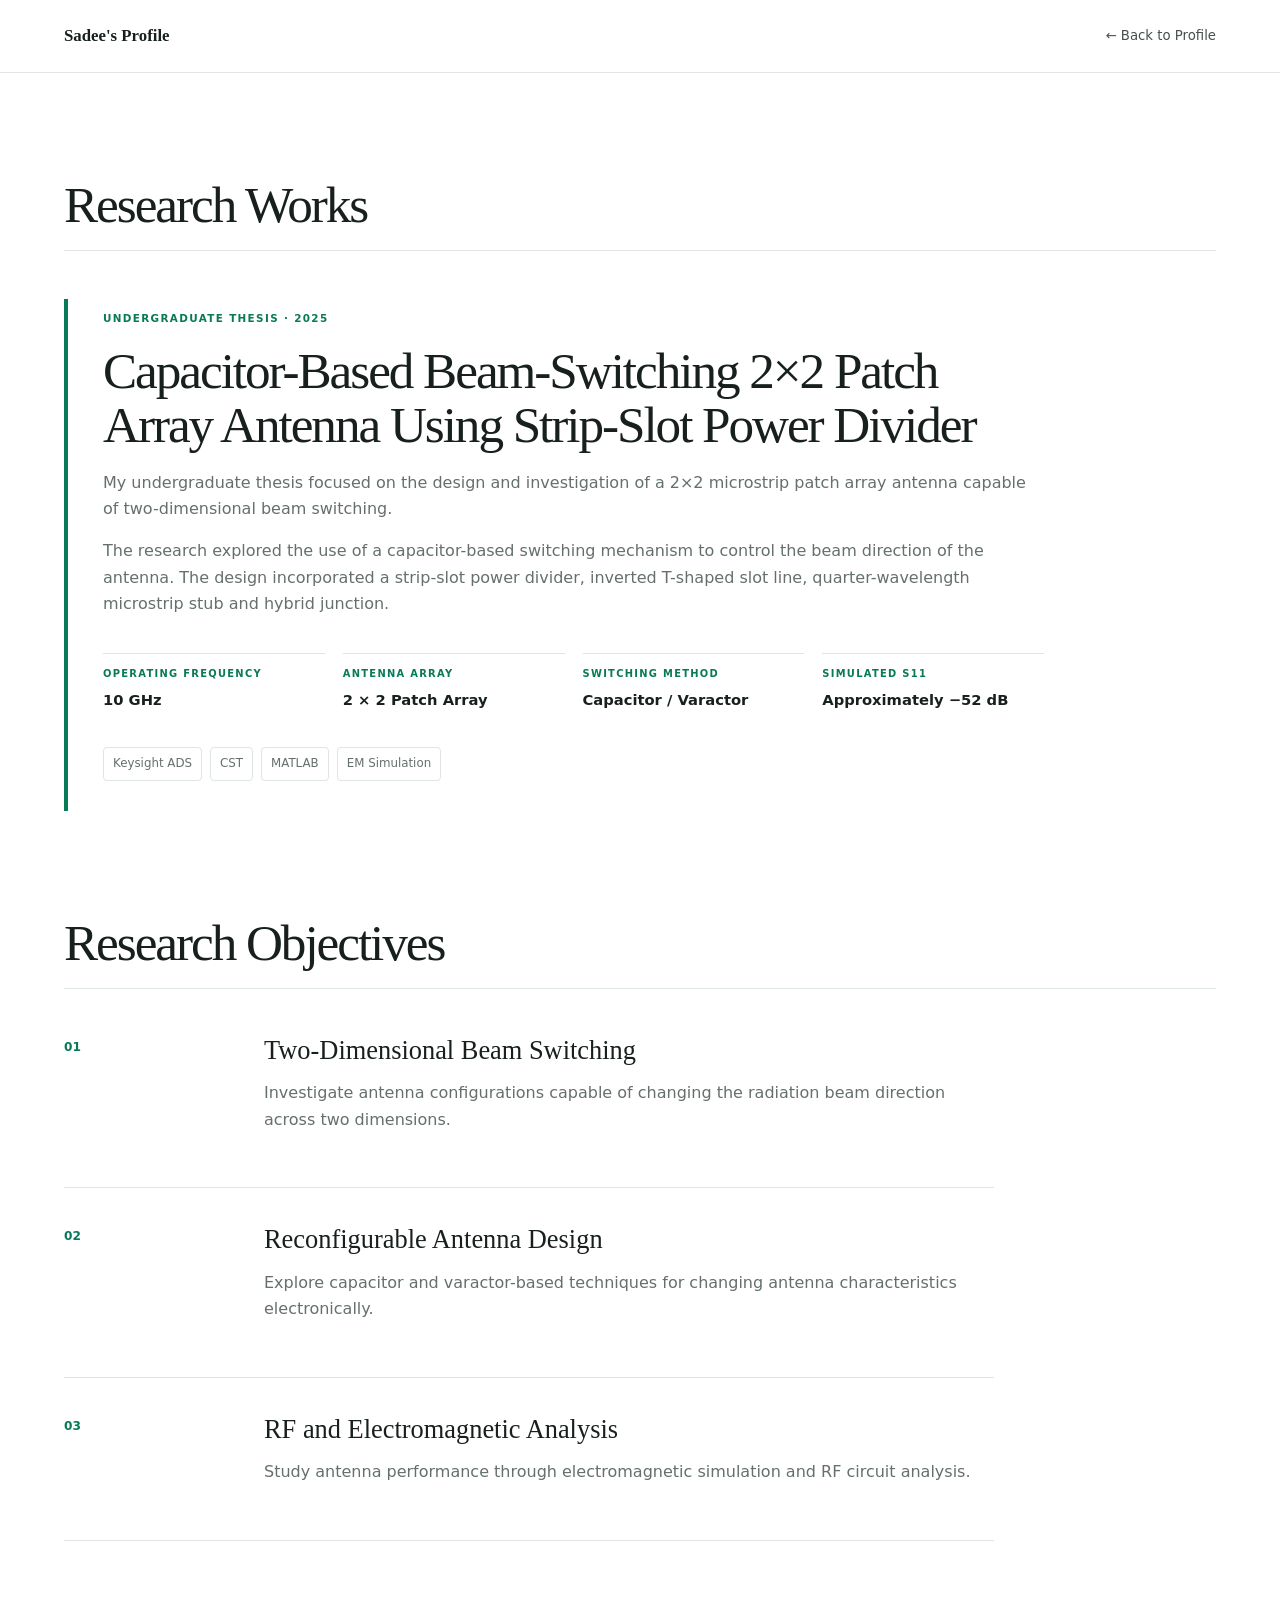
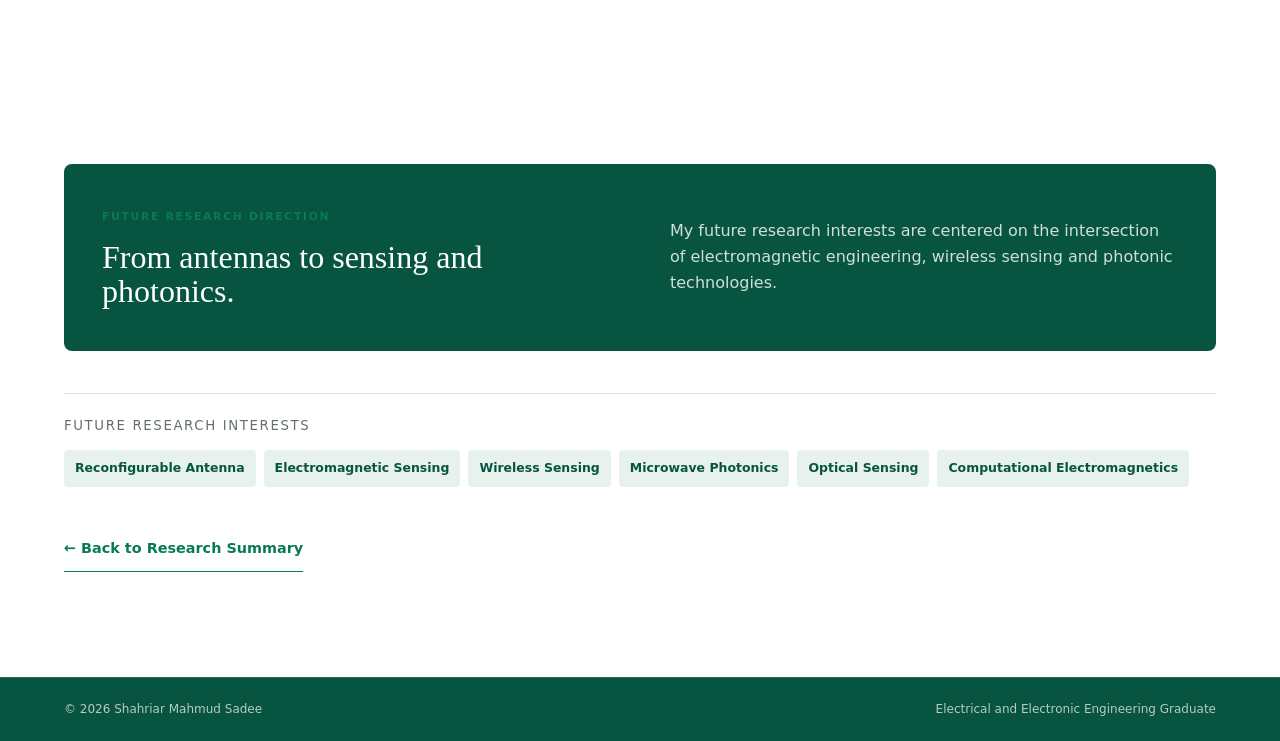
==== pages/research.html @ b5bcaba8 "Create research.html" ====
<!doctype html>

<html lang="en">

<head>

  <!-- =====================================================
       BASIC PAGE SETTINGS
       ===================================================== -->

  <meta charset="UTF-8">

  <meta
    name="viewport"
    content="width=device-width, initial-scale=1.0"
  >


  <!-- =====================================================
       PAGE TITLE
       ===================================================== -->

  <title>
    Research Works | Shahriar Mahmud Sadee
  </title>


  <!-- =====================================================
       CONNECT TO MAIN CSS FILE

       ../ means:
       Go back from the pages folder to the main folder.

       pages/research.html
              ↓
       ../style.css
              ↓
       style.css
       ===================================================== -->

  <link
    rel="stylesheet"
    href="../style.css"
  >

</head>


<body>


  <!-- =====================================================
       TOP NAVIGATION
       ===================================================== -->

  <header class="topbar">

    <div class="container navwrap">


      <!-- WEBSITE BRAND -->

      <a
        class="brand"
        href="../index.html"
      >
        Sadee's Profile
      </a>


      <!-- BACK TO RESEARCH SECTION -->

      <nav>

        <a href="../index.html#research">
          ← Back to Profile
        </a>

      </nav>


    </div>

  </header>



  <!-- =====================================================
       MAIN RESEARCH CONTENT
       ===================================================== -->

  <main>


    <!-- ===================================================
         PAGE TITLE
         =================================================== -->

    <section class="section">

      <div class="container">


        <header class="sectionhead">

          <h2>
            Research Works
          </h2>

        </header>



        <!-- =================================================
             RESEARCH PROJECT 01
             UNDERGRADUATE THESIS
             ================================================= -->

        <article class="research">


          <small>
            UNDERGRADUATE THESIS · 2025
          </small>


          <h3>
            Capacitor-Based Beam-Switching 2×2 Patch Array Antenna
            Using Strip-Slot Power Divider
          </h3>


          <p>
            My undergraduate thesis focused on the design and investigation
            of a 2×2 microstrip patch array antenna capable of
            two-dimensional beam switching.
          </p>


          <p>
            The research explored the use of a capacitor-based switching
            mechanism to control the beam direction of the antenna. The
            design incorporated a strip-slot power divider, inverted
            T-shaped slot line, quarter-wavelength microstrip stub and
            hybrid junction.
          </p>



          <!-- =============================================
               TECHNICAL SPECIFICATIONS
               ============================================= -->

          <div class="stats">


            <div>

              <small>
                OPERATING FREQUENCY
              </small>

              <b>
                10 GHz
              </b>

            </div>



            <div>

              <small>
                ANTENNA ARRAY
              </small>

              <b>
                2 × 2 Patch Array
              </b>

            </div>



            <div>

              <small>
                SWITCHING METHOD
              </small>

              <b>
                Capacitor / Varactor
              </b>

            </div>



            <div>

              <small>
                SIMULATED S11
              </small>

              <b>
                Approximately −52 dB
              </b>

            </div>


          </div>



          <!-- =============================================
               SOFTWARE AND TOOLS
               ============================================= -->

          <div class="chips">

            <span>Keysight ADS</span>

            <span>CST</span>

            <span>MATLAB</span>

            <span>EM Simulation</span>

          </div>



        </article>



        <!-- =================================================
             RESEARCH OBJECTIVES
             ================================================= -->

        <section class="section">

          <header class="sectionhead">

            <h2>
              Research Objectives
            </h2>

          </header>


          <div class="timeline">


            <article>

              <time>
                01
              </time>

              <div>

                <h3>
                  Two-Dimensional Beam Switching
                </h3>

                <p>
                  Investigate antenna configurations capable of changing
                  the radiation beam direction across two dimensions.
                </p>

              </div>

            </article>



            <article>

              <time>
                02
              </time>

              <div>

                <h3>
                  Reconfigurable Antenna Design
                </h3>

                <p>
                  Explore capacitor and varactor-based techniques for
                  changing antenna characteristics electronically.
                </p>

              </div>

            </article>



            <article>

              <time>
                03
              </time>

              <div>

                <h3>
                  RF and Electromagnetic Analysis
                </h3>

                <p>
                  Study antenna performance through electromagnetic
                  simulation and RF circuit analysis.
                </p>

              </div>

            </article>


          </div>

        </section>



        <!-- =================================================
             FUTURE RESEARCH DIRECTION
             ================================================= -->

        <div class="future">


          <div>

            <small>
              FUTURE RESEARCH DIRECTION
            </small>


            <h3>
              From antennas to sensing and photonics.
            </h3>


          </div>


          <p>
            My future research interests are centered on the intersection
            of electromagnetic engineering, wireless sensing and photonic
            technologies.
          </p>


        </div>



        <!-- =================================================
             RESEARCH INTERESTS
             ================================================= -->

        <div class="interest">


          <small>
            FUTURE RESEARCH INTERESTS
          </small>


          <div>

            <b>
              Reconfigurable Antenna
            </b>

            <b>
              Electromagnetic Sensing
            </b>

            <b>
              Wireless Sensing
            </b>

            <b>
              Microwave Photonics
            </b>

            <b>
              Optical Sensing
            </b>

            <b>
              Computational Electromagnetics
            </b>

          </div>


        </div>



        <!-- =================================================
             BACK TO MAIN PROFILE
             ================================================= -->

        <div class="more-section">

          <a href="../index.html#research">
            ← Back to Research Summary
          </a>

        </div>


      </div>

    </section>


  </main>



  <!-- =====================================================
       FOOTER
       ===================================================== -->

  <footer>

    <div class="container">

      <span>
        © 2026 Shahriar Mahmud Sadee
      </span>


      <span>
        Electrical and Electronic Engineering Graduate
      </span>

    </div>

  </footer>


</body>

</html>
---- style.css ----
:root {
  --ink: #18201e;
  --muted: #65706b;
  --green: #087a58;
  --dark: #075440;
  --light: #e7f2ed;
  --cream: #f7f8f5;
  --white: #fff;
  --line: #dfe5e1;
  --max: 1160px;
}

* {
  box-sizing: border-box;
}

html {
  scroll-behavior: smooth;
}

body {
  margin: 0;
  color: var(--ink);
  font-family: Inter, system-ui, -apple-system, "Segoe UI", sans-serif;
  line-height: 1.65;
}

a {
  color: inherit;
  text-decoration: none;
}

.container {
  width: min(var(--max), 90%);
  margin: auto;
}

h1,
h2,
h3 {
  font-family: Georgia, "Times New Roman", serif;
  font-weight: 500;
  line-height: 1.05;
}

/* =========================
   Navigation
========================= */

.topbar {
  position: sticky;
  top: 0;
  z-index: 20;
  background: #ffffffeb;
  backdrop-filter: blur(12px);
  border-bottom: 1px solid var(--line);
}

.navwrap {
  height: 72px;
  display: flex;
  align-items: center;
  justify-content: space-between;
}

.brand {
  font: 600 1.05rem Georgia, serif;
}

.navwrap nav {
  display: flex;
  gap: 24px;
  font-size: 0.83rem;
  color: #45514d;
}

.navwrap nav a:hover {
  color: var(--green);
}

.menu {
  display: none;
  border: 0;
  background: none;
  font-size: 1.4rem;
}

/* =========================
   Home Section
========================= */

.home {
  display: grid;
  grid-template-columns: 285px 1fr;
  gap: 95px;
  padding: 90px 0 110px;
}

.profile {
  border-right: 1px solid var(--line);
  padding-right: 40px;
}

.photo {
  width: 205px;
  height: 245px;
  border-radius: 8px;
  overflow: hidden;
  background: var(--light);
  margin-bottom: 25px;
}

.photo img {
  width: 100%;
  height: 100%;
  object-fit: cover;
}

.photo span {
  height: 100%;
  display: grid;
  place-items: center;
  color: var(--dark);
  font: 600 4rem Georgia, serif;
}

.profile h1 {
  font-size: 2rem;
  margin: 0 0 7px;
}

.profile > b {
  color: var(--green);
}

.profile p {
  color: var(--muted);
  font-size: 0.88rem;
}

/* Profile Links */

.links {
  display: flex;
  flex-wrap: wrap;
  gap: 8px;
  margin-top: 22px;
}

.links a {
  font-size: 0.76rem;
  border: 1px solid var(--line);
  padding: 7px 10px;
  border-radius: 4px;
}

.links a:hover {
  border-color: var(--green);
  color: var(--green);
}

/* =========================
   Typography & Labels
========================= */

label,
.kicker,
.research > small,
.future small,
.empty small,
.contact label {
  font-size: 0.68rem;
  letter-spacing: 0.15em;
  font-weight: 700;
  color: var(--green);
}

/* =========================
   Introduction
========================= */

.intro h2 {
  font-size: clamp(3rem, 6vw, 5.7rem);
  letter-spacing: -0.055em;
  max-width: 900px;
  margin: 18px 0 28px;
}

.intro h2 em {
  color: var(--green);
  font-style: normal;
}

.intro p {
  max-width: 760px;
  color: #53605b;
}

.intro .lead {
  font-size: 1.18rem;
  color: var(--ink);
}

/* Research Interest */

.interest {
  margin-top: 42px;
  border-top: 1px solid var(--line);
  padding-top: 18px;
}

.interest small {
  color: var(--muted);
  letter-spacing: 0.12em;
}

.interest div {
  display: flex;
  flex-wrap: wrap;
  gap: 8px;
  margin-top: 12px;
}

.interest b {
  background: var(--light);
  color: var(--dark);
  font-size: 0.78rem;
  padding: 8px 11px;
  border-radius: 4px;
}

/* =========================
   General Sections
========================= */

.section {
  padding: 105px 0;
}

.alt {
  background: var(--cream);
}

.sectionhead {
  display: flex;
  align-items: baseline;
  gap: 22px;
  border-bottom: 1px solid var(--line);
  padding-bottom: 18px;
  margin-bottom: 48px;
}

.sectionhead span {
  font-size: 0.72rem;
  color: var(--green);
  font-weight: 700;
}

.sectionhead h2 {
  font-size: clamp(2.3rem, 4vw, 4rem);
  margin: 0;
  letter-spacing: -0.04em;
}

.muted,
.timeline p,
.research > p,
.empty p {
  color: var(--muted);
}

/* =========================
   Timeline
========================= */

.timeline {
  max-width: 930px;
}

.timeline article {
  display: grid;
  grid-template-columns: 155px 1fr;
  gap: 45px;
  padding: 0 0 38px;
  margin-bottom: 38px;
  border-bottom: 1px solid var(--line);
}

.timeline time {
  font-size: 0.76rem;
  color: var(--green);
  font-weight: 700;
}

.timeline h3 {
  font-size: 1.65rem;
  margin: 0 0 5px;
}

.timeline b {
  color: var(--dark);
}

/* =========================
   Cards / Grid
========================= */

.grid {
  display: grid;
  grid-template-columns: repeat(3, 1fr);
  gap: 18px;
  margin-top: 38px;
}

.card {
  background: white;
  border: 1px solid var(--line);
  border-radius: 8px;
  padding: 28px;
  min-height: 285px;
  display: flex;
  flex-direction: column;
  transition: 0.2s;
}

.card:hover {
  transform: translateY(-4px);
  border-color: #a7cbbd;
  box-shadow: 0 18px 45px #174c3b12;
}

.card small,
.research small {
  color: var(--green);
  font-weight: 700;
  letter-spacing: 0.13em;
  font-size: 0.65rem;
}

.card h3 {
  font-size: 1.65rem;
  margin: 45px 0 12px;
}

.card p {
  color: var(--muted);
  font-size: 0.92rem;
}

.card strong {
  margin-top: auto;
  color: var(--green);
  font-size: 0.84rem;
}

/* =========================
   Research Section
========================= */

.research {
  border-left: 4px solid var(--green);
  padding: 5px 0 5px 35px;
  max-width: 980px;
}

.research h3 {
  font-size: clamp(2rem, 4vw, 3.4rem);
  margin: 14px 0 18px;
  letter-spacing: -0.04em;
}

.stats {
  display: grid;
  grid-template-columns: repeat(4, 1fr);
  gap: 18px;
  margin: 35px 0;
}

.stats div {
  border-top: 1px solid var(--line);
  padding-top: 12px;
}

.stats small {
  display: block;
  font-size: 0.62rem;
}

.stats b {
  display: block;
  margin-top: 6px;
  font-size: 0.92rem;
  color: var(--ink);
}

.chips {
  display: flex;
  flex-wrap: wrap;
  gap: 8px;
  margin-bottom: 25px;
}

.chips span {
  border: 1px solid var(--line);
  padding: 6px 9px;
  border-radius: 4px;
  font-size: 0.74rem;
  color: var(--muted);
}

.research > a {
  font-weight: 700;
  color: var(--green);
  font-size: 0.85rem;
}

/* =========================
   Future Section
========================= */

.future {
  display: grid;
  grid-template-columns: 1fr 1fr;
  gap: 60px;
  margin-top: 80px;
  padding: 38px;
  background: var(--dark);
  color: white;
  border-radius: 8px;
}

.future h3 {
  font-size: 2rem;
  margin: 13px 0 0;
}

.future p {
  color: #d0dfda;
}

/* =========================
   Empty Section
========================= */

.empty {
  max-width: 760px;
  padding: 35px;
  border: 1px solid var(--line);
  background: white;
  border-radius: 8px;
}

.empty h3 {
  font-size: 1.8rem;
  margin: 14px 0 10px;
}

/* =========================
   Contact Section
========================= */

.contact {
  background: var(--dark);
  color: white;
  padding: 100px 0;
}

.contactgrid {
  display: grid;
  grid-template-columns: 1fr 1fr;
  gap: 80px;
}

.contact label {
  color: #91c9b5;
}

.contact h2 {
  font: 500 clamp(2.7rem, 5vw, 5rem) / 1.02 Georgia, serif;
  letter-spacing: -0.05em;
  margin: 18px 0;
}

.contactlist {
  display: grid;
}

.contactlist a {
  padding: 18px 0;
  border-bottom: 1px solid #ffffff2b;
}

.contactlist a:hover b {
  color: #91c9b5;
}

.contactlist small {
  display: block;
  color: #91c9b5;
  letter-spacing: 0.13em;
  font-size: 0.62rem;
}

.contactlist b {
  display: block;
  margin-top: 3px;
  font-size: 0.9rem;
}

/* =========================
   Footer
========================= */

footer {
  background: var(--dark);
  border-top: 1px solid #ffffff22;
  color: #b6cbc4;
  padding: 22px 0;
  font-size: 0.75rem;
}

footer .container {
  display: flex;
  justify-content: space-between;
}

/* =========================
   Responsive: Tablet
========================= */

/* =========================================================
   MORE SECTION LINK

   PURPOSE:
   Creates the "More about my education →" link.

   This same CSS can later be used for:
   - Work Experience
   - Research Works
   - Training
   - Leadership Skills
   - Awards
   ========================================================= */

.more-section {

    margin-top: 40px;

}


.more-section a {

    display: inline-block;

    color: var(--green);

    font-size: 0.9rem;

    font-weight: 700;

    padding: 10px 0;

    border-bottom: 1px solid var(--green);

}


.more-section a:hover {

    color: var(--dark);

    border-bottom-color: var(--dark);

}

@media (max-width: 850px) {
  .navwrap nav {
    display: none;
    position: absolute;
    top: 72px;
    left: 0;
    right: 0;
    background: white;
    border-bottom: 1px solid var(--line);
    padding: 20px 5%;
    flex-direction: column;
  }

  .navwrap nav.open {
    display: flex;
  }

  .menu {
    display: block;
  }

  .home {
    grid-template-columns: 1fr;
    gap: 45px;
    padding-top: 60px;
  }

  .profile {
    border-right: 0;
    border-bottom: 1px solid var(--line);
    padding: 0 0 35px;
  }

  .photo {
    width: 170px;
    height: 205px;
  }

  .grid {
    grid-template-columns: 1fr;
  }

  .stats {
    grid-template-columns: 1fr 1fr;
  }

  .future,
  .contactgrid {
    grid-template-columns: 1fr;
    gap: 35px;
  }
}

/* =========================
   Responsive: Mobile
========================= */

@media (max-width: 560px) {
  .section {
    padding: 75px 0;
  }

  .intro h2 {
    font-size: 3.2rem;
  }

  .timeline article {
    grid-template-columns: 1fr;
    gap: 8px;
  }

  .stats {
    grid-template-columns: 1fr;
  }

  footer .container {
    flex-direction: column;
    gap: 6px;
  }
}
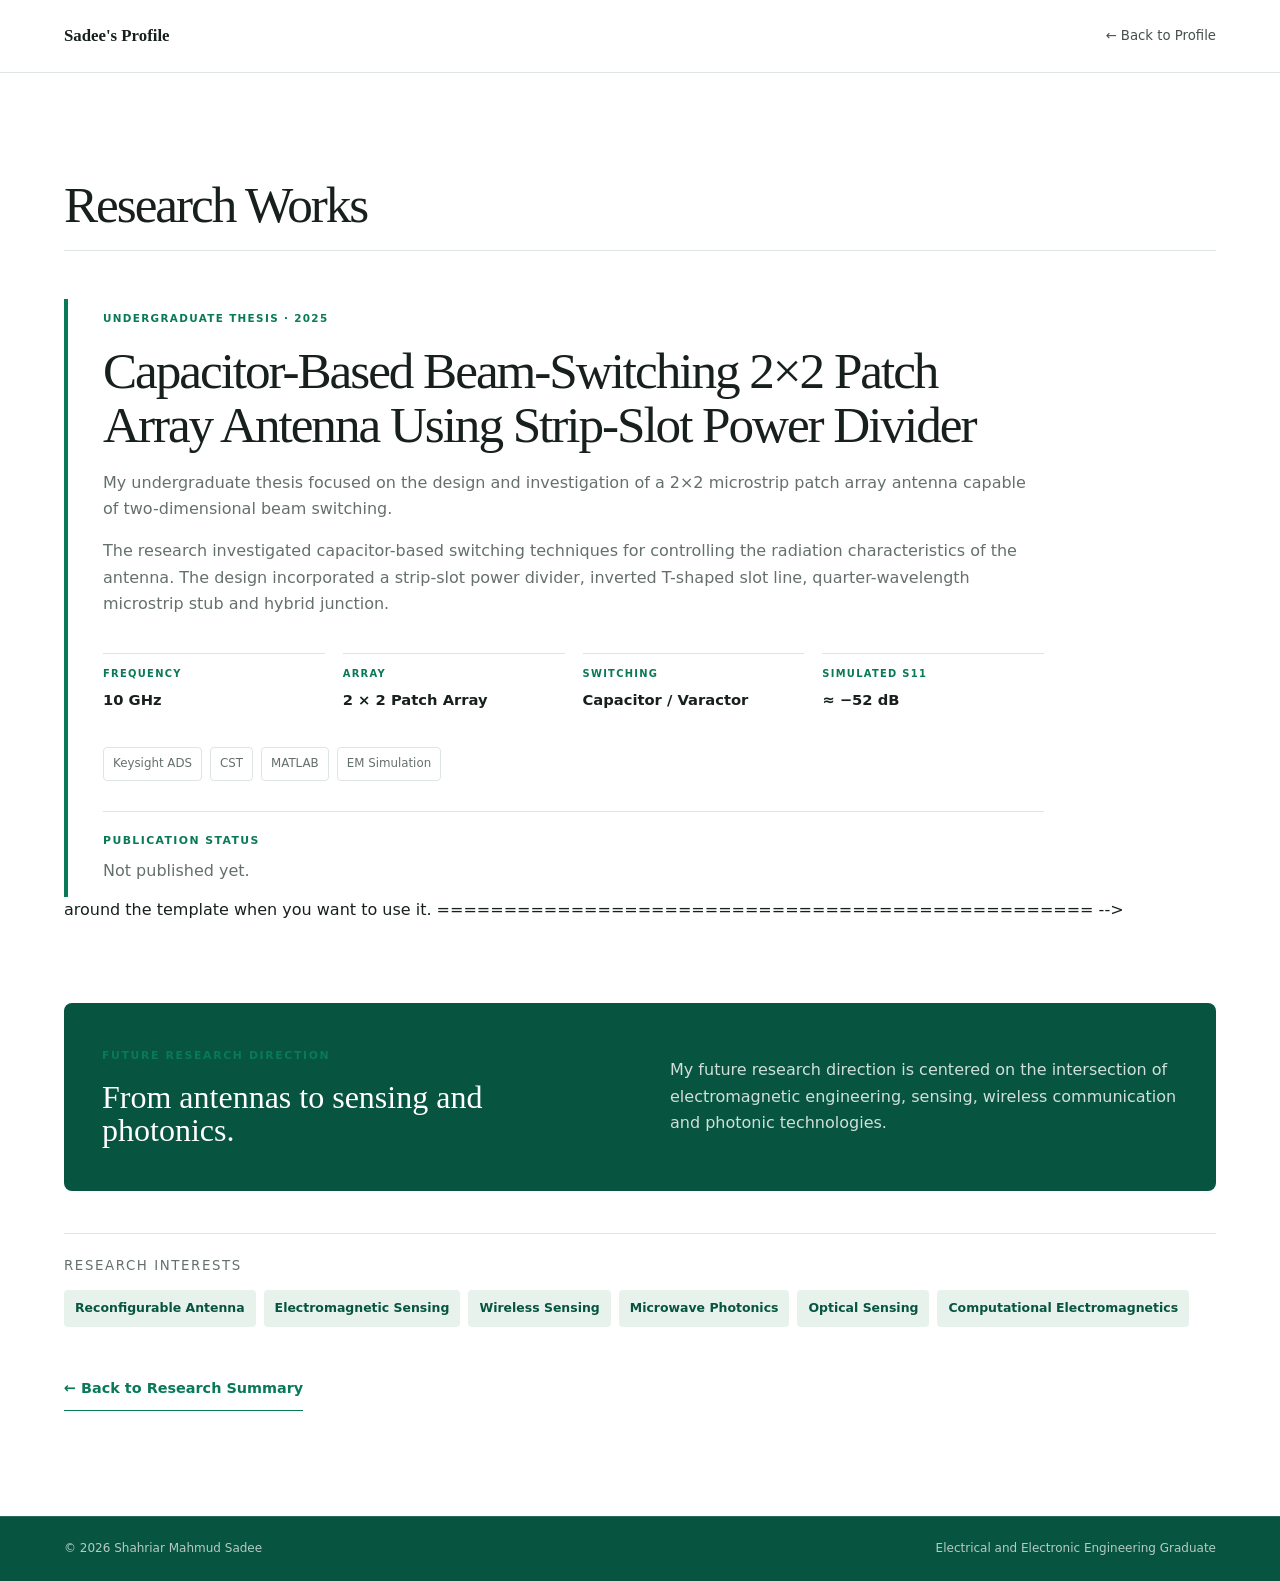
==== commit 47d30183: "Update research.html" ====
--- a/pages/research.html
+++ b/pages/research.html
@@ -89,341 +89,403 @@
        MAIN RESEARCH CONTENT
        ===================================================== -->
 
-  <main>
-
-
-    <!-- ===================================================
-         PAGE TITLE
-         =================================================== -->
-
-    <section class="section">
-
-      <div class="container">
-
-
-        <header class="sectionhead">
-
-          <h2>
-            Research Works
-          </h2>
-
-        </header>
-
-
-
-        <!-- =================================================
-             RESEARCH PROJECT 01
-             UNDERGRADUATE THESIS
-             ================================================= -->
-
-        <article class="research">
-
+ 
+<!-- =====================================================
+     MAIN RESEARCH CONTENT
+     ===================================================== -->
+
+<main>
+
+
+  <!-- ===================================================
+       RESEARCH WORKS PAGE
+       =================================================== -->
+
+  <section class="section">
+
+    <div class="container">
+
+
+      <!-- PAGE TITLE -->
+
+      <header class="sectionhead">
+
+        <h2>
+          Research Works
+        </h2>
+
+      </header>
+
+
+      <!-- =================================================
+           RESEARCH WORK 01
+           ================================================= -->
+
+      <article class="research">
+
+
+        <!-- RESEARCH CATEGORY / STATUS -->
+
+        <small>
+          UNDERGRADUATE THESIS · 2025
+        </small>
+
+
+        <!-- RESEARCH TITLE -->
+
+        <h3>
+          Capacitor-Based Beam-Switching 2×2 Patch Array Antenna
+          Using Strip-Slot Power Divider
+        </h3>
+
+
+        <!-- RESEARCH SUMMARY -->
+
+        <p>
+          My undergraduate thesis focused on the design and investigation
+          of a 2×2 microstrip patch array antenna capable of
+          two-dimensional beam switching.
+        </p>
+
+
+        <p>
+          The research investigated capacitor-based switching techniques
+          for controlling the radiation characteristics of the antenna.
+          The design incorporated a strip-slot power divider, inverted
+          T-shaped slot line, quarter-wavelength microstrip stub and
+          hybrid junction.
+        </p>
+
+
+        <!-- =============================================
+             TECHNICAL INFORMATION
+             ============================================= -->
+
+        <div class="stats">
+
+
+          <div>
+
+            <small>
+              FREQUENCY
+            </small>
+
+            <b>
+              10 GHz
+            </b>
+
+          </div>
+
+
+          <div>
+
+            <small>
+              ARRAY
+            </small>
+
+            <b>
+              2 × 2 Patch Array
+            </b>
+
+          </div>
+
+
+          <div>
+
+            <small>
+              SWITCHING
+            </small>
+
+            <b>
+              Capacitor / Varactor
+            </b>
+
+          </div>
+
+
+          <div>
+
+            <small>
+              SIMULATED S11
+            </small>
+
+            <b>
+              ≈ −52 dB
+            </b>
+
+          </div>
+
+
+        </div>
+
+
+        <!-- =============================================
+             SOFTWARE AND TOOLS
+             ============================================= -->
+
+        <div class="chips">
+
+          <span>Keysight ADS</span>
+          <span>CST</span>
+          <span>MATLAB</span>
+          <span>EM Simulation</span>
+
+        </div>
+
+
+        <!-- =============================================
+             PUBLICATION SECTION
+
+             IF THIS RESEARCH IS PUBLISHED:
+             Replace # with the DOI or publication link.
+
+             Example:
+             href="https://doi.org/xxxxx"
+
+             IF NOT PUBLISHED:
+             Keep the status as "Not Published Yet".
+             ============================================= -->
+
+        <div class="publication-link">
 
           <small>
-            UNDERGRADUATE THESIS · 2025
+            PUBLICATION STATUS
           </small>
 
 
+          <p>
+            Not published yet.
+          </p>
+
+
+          <!--
+          WHEN PUBLISHED, USE THIS:
+
+          <a
+            href="YOUR-PUBLICATION-LINK"
+            target="_blank"
+          >
+            View Publication →
+          </a>
+          -->
+
+        </div>
+
+
+      </article>
+
+
+
+      <!-- =================================================
+           RESEARCH WORK 02
+           
+           FUTURE RESEARCH WORK
+           
+           Copy this entire block whenever you want to add
+           another research project.
+           ================================================= -->
+
+      <!--
+
+      <article class="research">
+
+
+        <small>
+          RESEARCH PROJECT · YEAR
+        </small>
+
+
+        <h3>
+          Title of Your Future Research Work
+        </h3>
+
+
+        <p>
+          Write a short introduction to the research work here.
+        </p>
+
+
+        <p>
+          Add methodology, objectives or important technical
+          information here.
+        </p>
+
+
+        <div class="stats">
+
+
+          <div>
+
+            <small>
+              PARAMETER 01
+            </small>
+
+            <b>
+              Information
+            </b>
+
+          </div>
+
+
+          <div>
+
+            <small>
+              PARAMETER 02
+            </small>
+
+            <b>
+              Information
+            </b>
+
+          </div>
+
+
+          <div>
+
+            <small>
+              PARAMETER 03
+            </small>
+
+            <b>
+              Information
+            </b>
+
+          </div>
+
+
+          <div>
+
+            <small>
+              RESULT
+            </small>
+
+            <b>
+              Information
+            </b>
+
+          </div>
+
+
+        </div>
+
+
+        <div class="chips">
+
+          <span>Software 01</span>
+          <span>Software 02</span>
+          <span>Software 03</span>
+
+        </div>
+
+
+        <div class="publication-link">
+
+          <small>
+            PUBLICATION STATUS
+          </small>
+
+
+          <p>
+            Not published yet.
+          </p>
+
+        </div>
+
+
+      </article>
+
+      -->
+
+
+      <!-- =================================================
+           ADD MORE RESEARCH WORKS
+
+           To add Research Work 03, Research Work 04, etc.,
+           copy the template above.
+
+           You can remove the comment tags:
+           
+           <!--
+           and
+           -->
+
+           around the template when you want to use it.
+           ================================================= -->
+
+
+      <!-- =================================================
+           FUTURE RESEARCH DIRECTION
+           ================================================= -->
+
+      <div class="future">
+
+        <div>
+
+          <small>
+            FUTURE RESEARCH DIRECTION
+          </small>
+
           <h3>
-            Capacitor-Based Beam-Switching 2×2 Patch Array Antenna
-            Using Strip-Slot Power Divider
+            From antennas to sensing and photonics.
           </h3>
 
-
-          <p>
-            My undergraduate thesis focused on the design and investigation
-            of a 2×2 microstrip patch array antenna capable of
-            two-dimensional beam switching.
-          </p>
-
-
-          <p>
-            The research explored the use of a capacitor-based switching
-            mechanism to control the beam direction of the antenna. The
-            design incorporated a strip-slot power divider, inverted
-            T-shaped slot line, quarter-wavelength microstrip stub and
-            hybrid junction.
-          </p>
-
-
-
-          <!-- =============================================
-               TECHNICAL SPECIFICATIONS
-               ============================================= -->
-
-          <div class="stats">
-
-
-            <div>
-
-              <small>
-                OPERATING FREQUENCY
-              </small>
-
-              <b>
-                10 GHz
-              </b>
-
-            </div>
-
-
-
-            <div>
-
-              <small>
-                ANTENNA ARRAY
-              </small>
-
-              <b>
-                2 × 2 Patch Array
-              </b>
-
-            </div>
-
-
-
-            <div>
-
-              <small>
-                SWITCHING METHOD
-              </small>
-
-              <b>
-                Capacitor / Varactor
-              </b>
-
-            </div>
-
-
-
-            <div>
-
-              <small>
-                SIMULATED S11
-              </small>
-
-              <b>
-                Approximately −52 dB
-              </b>
-
-            </div>
-
-
-          </div>
-
-
-
-          <!-- =============================================
-               SOFTWARE AND TOOLS
-               ============================================= -->
-
-          <div class="chips">
-
-            <span>Keysight ADS</span>
-
-            <span>CST</span>
-
-            <span>MATLAB</span>
-
-            <span>EM Simulation</span>
-
-          </div>
-
-
-
-        </article>
-
-
-
-        <!-- =================================================
-             RESEARCH OBJECTIVES
-             ================================================= -->
-
-        <section class="section">
-
-          <header class="sectionhead">
-
-            <h2>
-              Research Objectives
-            </h2>
-
-          </header>
-
-
-          <div class="timeline">
-
-
-            <article>
-
-              <time>
-                01
-              </time>
-
-              <div>
-
-                <h3>
-                  Two-Dimensional Beam Switching
-                </h3>
-
-                <p>
-                  Investigate antenna configurations capable of changing
-                  the radiation beam direction across two dimensions.
-                </p>
-
-              </div>
-
-            </article>
-
-
-
-            <article>
-
-              <time>
-                02
-              </time>
-
-              <div>
-
-                <h3>
-                  Reconfigurable Antenna Design
-                </h3>
-
-                <p>
-                  Explore capacitor and varactor-based techniques for
-                  changing antenna characteristics electronically.
-                </p>
-
-              </div>
-
-            </article>
-
-
-
-            <article>
-
-              <time>
-                03
-              </time>
-
-              <div>
-
-                <h3>
-                  RF and Electromagnetic Analysis
-                </h3>
-
-                <p>
-                  Study antenna performance through electromagnetic
-                  simulation and RF circuit analysis.
-                </p>
-
-              </div>
-
-            </article>
-
-
-          </div>
-
-        </section>
-
-
-
-        <!-- =================================================
-             FUTURE RESEARCH DIRECTION
-             ================================================= -->
-
-        <div class="future">
-
-
-          <div>
-
-            <small>
-              FUTURE RESEARCH DIRECTION
-            </small>
-
-
-            <h3>
-              From antennas to sensing and photonics.
-            </h3>
-
-
-          </div>
-
-
-          <p>
-            My future research interests are centered on the intersection
-            of electromagnetic engineering, wireless sensing and photonic
-            technologies.
-          </p>
-
-
-        </div>
-
-
-
-        <!-- =================================================
-             RESEARCH INTERESTS
-             ================================================= -->
-
-        <div class="interest">
-
-
-          <small>
-            FUTURE RESEARCH INTERESTS
-          </small>
-
-
-          <div>
-
-            <b>
-              Reconfigurable Antenna
-            </b>
-
-            <b>
-              Electromagnetic Sensing
-            </b>
-
-            <b>
-              Wireless Sensing
-            </b>
-
-            <b>
-              Microwave Photonics
-            </b>
-
-            <b>
-              Optical Sensing
-            </b>
-
-            <b>
-              Computational Electromagnetics
-            </b>
-
-          </div>
-
-
-        </div>
-
-
-
-        <!-- =================================================
-             BACK TO MAIN PROFILE
-             ================================================= -->
-
-        <div class="more-section">
-
-          <a href="../index.html#research">
-            ← Back to Research Summary
-          </a>
-
-        </div>
-
+        </div>
+
+
+        <p>
+          My future research direction is centered on the intersection
+          of electromagnetic engineering, sensing, wireless communication
+          and photonic technologies.
+        </p>
 
       </div>
 
-    </section>
-
-
-  </main>
+
+
+      <!-- =================================================
+           RESEARCH INTERESTS
+           ================================================= -->
+
+      <div class="interest">
+
+        <small>
+          RESEARCH INTERESTS
+        </small>
+
+
+        <div>
+
+          <b>Reconfigurable Antenna</b>
+          <b>Electromagnetic Sensing</b>
+          <b>Wireless Sensing</b>
+          <b>Microwave Photonics</b>
+          <b>Optical Sensing</b>
+          <b>Computational Electromagnetics</b>
+
+        </div>
+
+      </div>
+
+
+
+      <!-- BACK BUTTON -->
+
+      <div class="more-section">
+
+        <a href="../index.html#research">
+          ← Back to Research Summary
+        </a>
+
+      </div>
+
+
+    </div>
+
+  </section>
+
+
+</main>
+
 
 
 
--- a/style.css
+++ b/style.css
@@ -571,6 +571,70 @@
     color: var(--dark);
 
     border-bottom-color: var(--dark);
+
+}
+
+/* =========================================================
+   PUBLICATION LINK
+
+   PURPOSE:
+   Shows the publication status and publication link
+   for each research work.
+   ========================================================= */
+
+.publication-link{
+
+    margin-top:30px;
+
+    padding-top:20px;
+
+    border-top:1px solid var(--line);
+
+}
+
+
+.publication-link small{
+
+    display:block;
+
+    color:var(--green);
+
+    font-size:0.68rem;
+
+    letter-spacing:0.13em;
+
+    font-weight:700;
+
+}
+
+
+.publication-link p{
+
+    margin:8px 0;
+
+    color:var(--muted);
+
+}
+
+
+.publication-link a{
+
+    display:inline-block;
+
+    margin-top:5px;
+
+    color:var(--green);
+
+    font-weight:700;
+
+    font-size:0.9rem;
+
+}
+
+
+.publication-link a:hover{
+
+    color:var(--dark);
 
 }
 
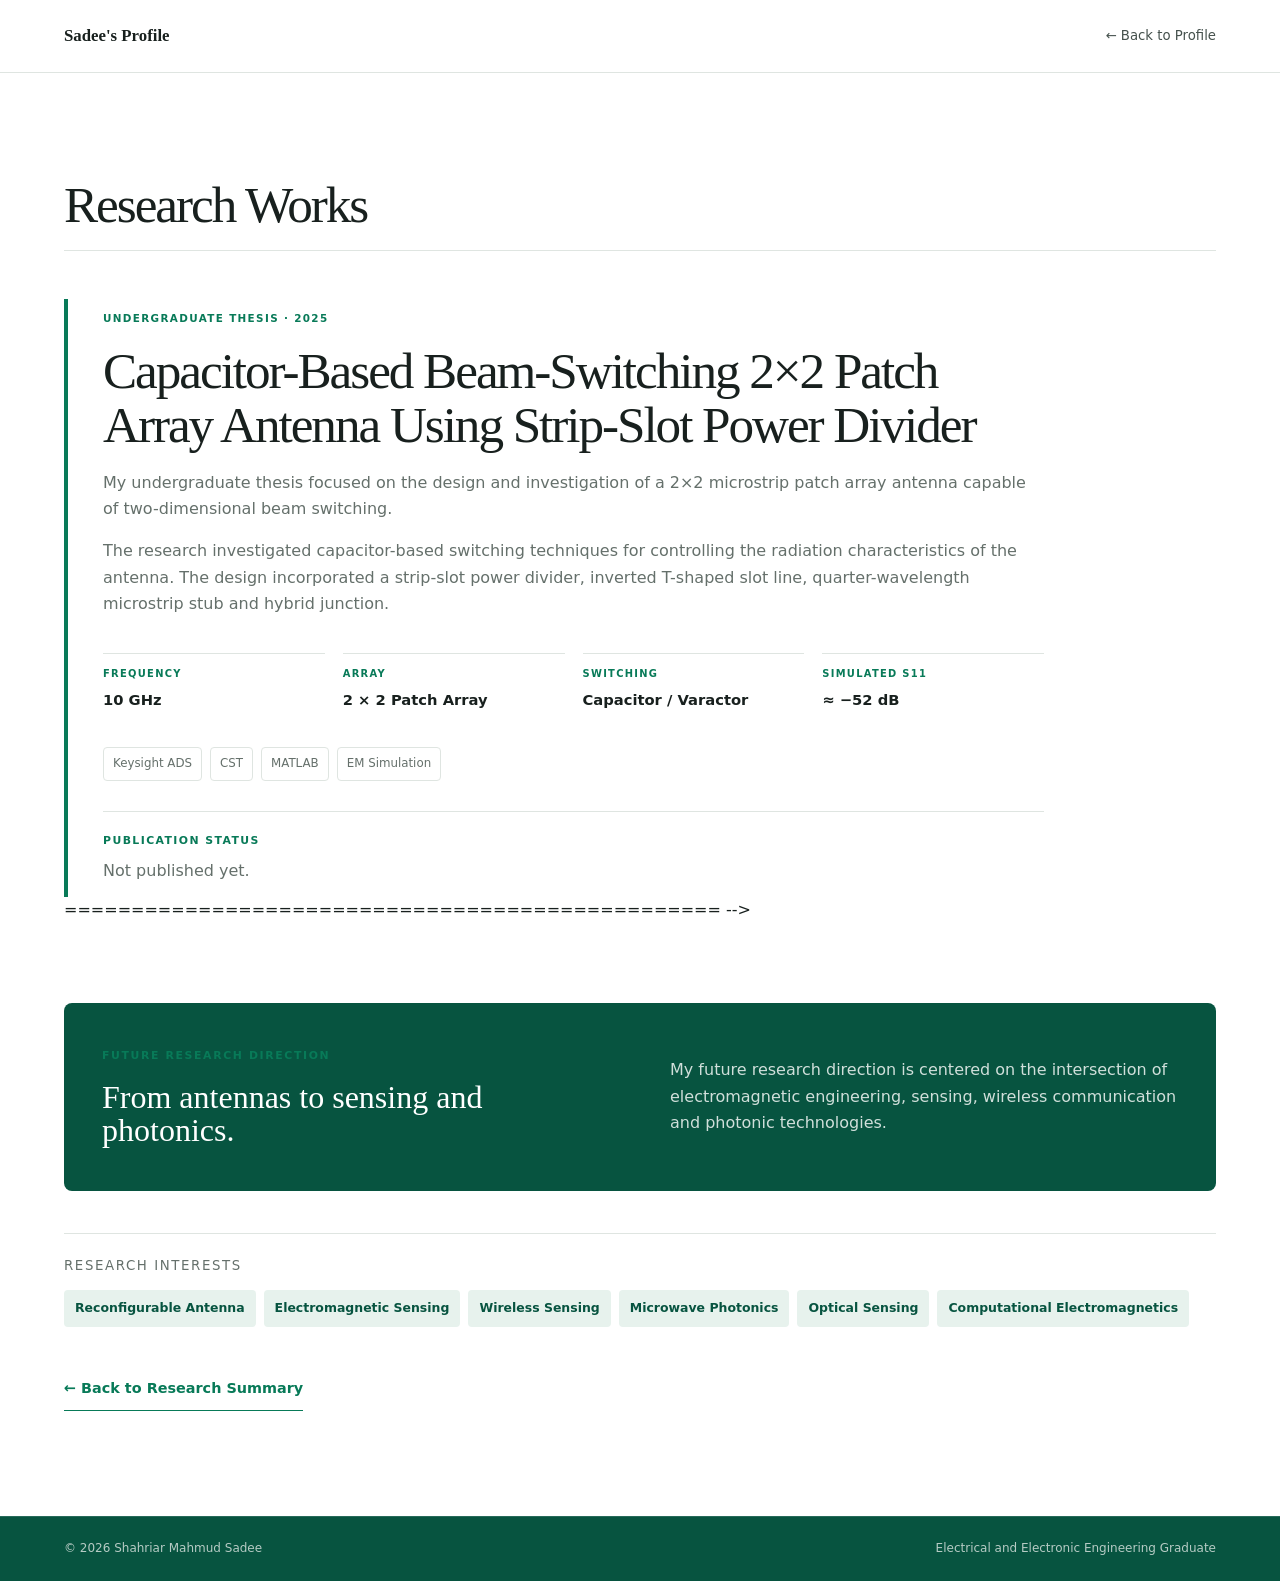
==== commit 9c008227: "Update research.html" ====
--- a/pages/research.html
+++ b/pages/research.html
@@ -409,7 +409,7 @@
            and
            -->
 
-           around the template when you want to use it.
+           
            ================================================= -->
 
 
